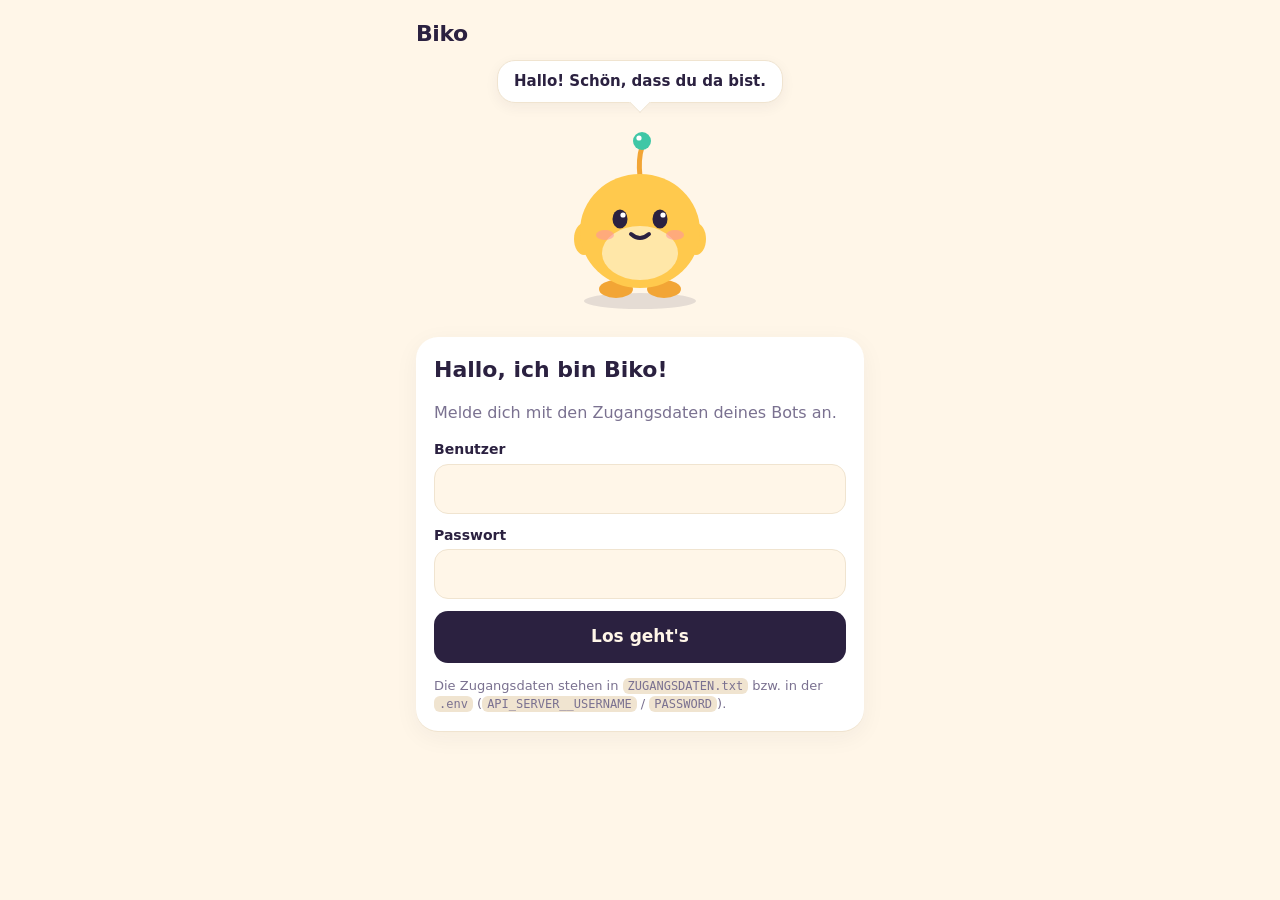
==== ui/web/index.html @ e7ee4137 "Biko-App: einfache Handy-Oberfläche mit Maskottchen, Börsenwahl im Installer - ui/web: statische App" ====
<!doctype html>
<html lang="de">
<head>
  <meta charset="utf-8">
  <meta name="viewport" content="width=device-width, initial-scale=1, viewport-fit=cover">
  <meta name="theme-color" content="#FFF6E8" media="(prefers-color-scheme: light)">
  <meta name="theme-color" content="#1C1830" media="(prefers-color-scheme: dark)">
  <meta name="robots" content="noindex, nofollow">
  <title>Biko</title>
  <link rel="icon" href="icon.svg" type="image/svg+xml">
  <link rel="manifest" href="manifest.webmanifest">
  <link rel="stylesheet" href="style.css">
</head>
<body>
  <main class="app">
    <header class="top">
      <div class="brand">Biko</div>
      <div class="chips" id="chips"></div>
    </header>

    <section class="stage" aria-live="polite">
      <div class="bubble" id="bubble">Hallo!</div>
      <div class="biko-wrap" id="biko"></div>
    </section>

    <!-- Login -->
    <section class="card login" id="login" hidden>
      <h1>Hallo, ich bin Biko!</h1>
      <p class="muted">Melde dich mit den Zugangsdaten deines Bots an.</p>
      <form id="login-form" autocomplete="on">
        <label>Benutzer
          <input name="user" autocomplete="username" required autocapitalize="off" spellcheck="false">
        </label>
        <label>Passwort
          <input name="pass" type="password" autocomplete="current-password" required>
        </label>
        <button type="submit">Los geht's</button>
        <p class="error" id="login-error" hidden></p>
      </form>
      <p class="hint">Die Zugangsdaten stehen in <code>ZUGANGSDATEN.txt</code> bzw. in der <code>.env</code> (<code>API_SERVER__USERNAME</code> / <code>PASSWORD</code>).</p>
    </section>

    <!-- Übersicht -->
    <div id="dash" hidden>
      <section class="card money">
        <div class="label">Guthaben</div>
        <div class="big" id="total">–</div>
        <div class="delta" id="delta"></div>
      </section>

      <section class="card">
        <h2>Gerade am Handeln</h2>
        <ul class="trades" id="trades"></ul>
      </section>

      <section class="card">
        <h2>Deine Coins</h2>
        <div class="alloc" id="alloc" aria-hidden="true"></div>
        <ul class="coins" id="coins"></ul>
      </section>

      <section class="card">
        <h2>Strategie</h2>
        <div class="strategy">
          <div class="strategy-name" id="strategy-name">–</div>
          <p id="strategy-text" class="muted"></p>
        </div>
      </section>

      <footer class="foot">
        <span id="updated"></span>
        <button class="link" id="logout" type="button">Abmelden</button>
      </footer>
    </div>
  </main>
  <script src="biko.js"></script>
  <script src="app.js"></script>
</body>
</html>
---- ui/web/style.css ----
/* Biko App: mobile-first, keine externen Abhängigkeiten */
:root {
  --bg: #FFF6E8;
  --card: #FFFFFF;
  --ink: #2B2140;
  --muted: #7A7190;
  --line: #F0E4D0;
  --up: #12955F;
  --up-bg: #DDF5E9;
  --down: #D9485A;
  --down-bg: #FDE3E6;
  --accent: #2FB894;
  --warn: #B26A00;
  --warn-bg: #FFEDC8;

  --biko-body: #FFC94D;
  --biko-shade: #F2A535;
  --biko-belly: #FFE7A8;
  --biko-ink: #2B2140;
  --biko-blush: #FF8FA3;
  --biko-mint: #3FC7A6;
  --laptop: #5B6B8C;
  --laptop-dark: #43506B;

  --radius: 22px;
  --font: ui-rounded, "SF Pro Rounded", "Nunito", "Segoe UI", system-ui, -apple-system, Roboto, sans-serif;
  color-scheme: light;
}
@media (prefers-color-scheme: dark) {
  :root {
    --bg: #1C1830;
    --card: #28233F;
    --ink: #F6F0FF;
    --muted: #A9A0C3;
    --line: #3A3456;
    --up: #4FD69B;
    --up-bg: #1E3A33;
    --down: #FF7A8A;
    --down-bg: #43243A;
    --warn: #FFC56B;
    --warn-bg: #45381F;
    --biko-ink: #2B2140;
    --laptop: #8A99BC;
    --laptop-dark: #6B7898;
    color-scheme: dark;
  }
}

* { box-sizing: border-box; }
html, body { margin: 0; }
body {
  background: var(--bg);
  color: var(--ink);
  font-family: var(--font);
  font-size: 16px;
  line-height: 1.4;
  -webkit-font-smoothing: antialiased;
  -webkit-tap-highlight-color: transparent;
}
[hidden] { display: none !important; }

.app {
  max-width: 480px;
  margin: 0 auto;
  padding: max(12px, env(safe-area-inset-top)) 16px max(24px, env(safe-area-inset-bottom));
}

/* Kopfzeile */
.top { display: flex; align-items: center; justify-content: space-between; gap: 8px; min-height: 44px; }
.brand { font-weight: 800; font-size: 22px; letter-spacing: -0.02em; }
.chips { display: flex; gap: 6px; flex-wrap: wrap; justify-content: flex-end; }
.chip {
  font-size: 13px; font-weight: 700; padding: 4px 10px; border-radius: 999px;
  background: var(--card); border: 1px solid var(--line); white-space: nowrap;
}
.chip.play { background: var(--up-bg); color: var(--up); border-color: transparent; }
.chip.real { background: var(--down-bg); color: var(--down); border-color: transparent; }

/* Bühne mit Biko */
.stage { display: flex; flex-direction: column; align-items: center; padding: 4px 0 8px; }
.bubble {
  position: relative; max-width: 300px; text-align: center;
  background: var(--card); border: 1px solid var(--line); border-radius: 18px;
  padding: 10px 16px; font-weight: 600; font-size: 15px; margin-bottom: 4px;
  box-shadow: 0 4px 14px rgba(43, 33, 64, 0.06);
}
.bubble::after {
  content: ""; position: absolute; left: 50%; bottom: -8px; width: 14px; height: 14px;
  background: var(--card); border-right: 1px solid var(--line); border-bottom: 1px solid var(--line);
  transform: translateX(-50%) rotate(45deg);
}
.biko-wrap { width: min(240px, 66vw); aspect-ratio: 240 / 210; cursor: pointer; }
.biko { width: 100%; height: 100%; overflow: visible; display: block; }

/* Karten */
.card {
  background: var(--card); border-radius: var(--radius); padding: 18px;
  margin-top: 12px; box-shadow: 0 1px 0 var(--line), 0 6px 24px rgba(43, 33, 64, 0.05);
}
.card h2 { font-size: 15px; margin: 0 0 10px; color: var(--muted); font-weight: 700; }
.muted { color: var(--muted); }

.money { text-align: center; }
.money .label { color: var(--muted); font-weight: 700; font-size: 15px; }
.money .big { font-size: 44px; font-weight: 800; letter-spacing: -0.03em; line-height: 1.1; margin: 4px 0 8px; font-variant-numeric: tabular-nums; }
.delta { display: inline-block; font-weight: 700; font-size: 15px; padding: 4px 12px; border-radius: 999px; }
.delta.up { background: var(--up-bg); color: var(--up); }
.delta.down { background: var(--down-bg); color: var(--down); }
.delta.flat { background: var(--line); color: var(--muted); }

/* Listen */
.trades, .coins { list-style: none; margin: 0; padding: 0; }
.row { display: flex; align-items: center; gap: 12px; padding: 10px 0; border-top: 1px solid var(--line); }
.row:first-child { border-top: 0; padding-top: 2px; }
.row .main { flex: 1; min-width: 0; }
.row .name { font-weight: 700; }
.row .sub { font-size: 13px; color: var(--muted); }
.row .val { font-weight: 700; font-variant-numeric: tabular-nums; text-align: right; }
.pill { font-weight: 800; font-size: 14px; padding: 4px 10px; border-radius: 999px; font-variant-numeric: tabular-nums; }
.pill.up { background: var(--up-bg); color: var(--up); }
.pill.down { background: var(--down-bg); color: var(--down); }
.empty { color: var(--muted); padding: 4px 0; }

.coin {
  width: 38px; height: 38px; border-radius: 50%; flex: none;
  display: grid; place-items: center; font-weight: 800; font-size: 13px; color: #fff;
  background: var(--coin, #8E86A8);
}

.alloc { display: flex; height: 10px; border-radius: 999px; overflow: hidden; background: var(--line); margin-bottom: 10px; }
.alloc span { display: block; height: 100%; background: var(--coin, #8E86A8); }

.strategy-name { font-weight: 800; font-size: 18px; }
.strategy p { margin: 6px 0 0; }

/* Login */
.login h1 { font-size: 22px; margin: 0 0 4px; }
.login form { display: grid; gap: 12px; margin-top: 14px; }
.login label { display: grid; gap: 4px; font-weight: 700; font-size: 14px; }
.login input {
  font: inherit; font-size: 17px; padding: 12px 14px; border-radius: 14px;
  border: 1.5px solid var(--line); background: var(--bg); color: var(--ink);
}
.login input:focus { outline: none; border-color: var(--accent); }
.login button {
  font: inherit; font-weight: 800; font-size: 17px; padding: 14px; border: 0; border-radius: 14px;
  background: var(--ink); color: var(--bg); cursor: pointer;
}
.login button:disabled { opacity: 0.6; }
.error { color: var(--down); font-weight: 700; margin: 0; }
.hint { font-size: 13px; color: var(--muted); margin: 14px 0 0; }
code { font-size: 12px; background: var(--line); padding: 1px 5px; border-radius: 6px; }

.foot { display: flex; justify-content: space-between; align-items: center; margin-top: 16px; font-size: 13px; color: var(--muted); padding: 0 4px; }
.link { font: inherit; background: none; border: 0; color: var(--muted); text-decoration: underline; cursor: pointer; padding: 8px 0; }

.banner { margin-top: 12px; padding: 12px 16px; border-radius: 16px; background: var(--warn-bg); color: var(--warn); font-weight: 700; font-size: 14px; }

/* ===================== Biko ===================== */
.biko .shadow { fill: rgba(43, 33, 64, 0.12); }
.biko .torso, .biko .arm ellipse { fill: var(--biko-body); }
.biko .foot { fill: var(--biko-shade); }
.biko .belly { fill: var(--biko-belly); }
.biko .antenna-stick { fill: none; stroke: var(--biko-shade); stroke-width: 5; stroke-linecap: round; }
.biko .antenna-ball { fill: var(--biko-mint); transition: fill .4s; }
.biko .antenna-shine, .biko .shine { fill: #fff; }
.biko .eye ellipse, .biko .mouth-o, .biko .mouth-open { fill: var(--biko-ink); }
.biko .line { fill: none; stroke: var(--biko-ink); stroke-width: 4; stroke-linecap: round; stroke-linejoin: round; }
.biko .line path { fill: none; }
.biko .blush { fill: var(--biko-blush); opacity: .55; }
.biko .tear { fill: #7FC8FF; }
.biko .laptop-back { fill: var(--laptop); }
.biko .laptop-base { fill: var(--laptop-dark); }
.biko .laptop-logo { fill: var(--biko-mint); }
.biko .hand { fill: var(--biko-body); stroke: var(--biko-shade); stroke-width: 2; }
.biko .sign-stick { fill: #B07A45; }
.biko .sign-board { fill: #fff; stroke: var(--biko-ink); stroke-width: 3; }
.biko .sign-text { font: 800 15px var(--font); fill: var(--biko-ink); text-anchor: middle; }
.biko .fx text { font-family: var(--font); font-weight: 800; fill: var(--muted); }
.biko .z { font-size: 18px; }
.biko .z2 { font-size: 22px; }
.biko .z3 { font-size: 28px; }
.biko .fx-question text { font-size: 44px; fill: var(--accent); }
.biko .fl { font-size: 18px; fill: var(--up) !important; }
.biko .spark { fill: #FFC94D; stroke: #F2A535; stroke-width: 1.5; }

/* alles Situative zuerst aus */
.biko .eyes-closed, .biko .eyes-happy, .biko .brows-sad, .biko .mouth, .biko .tear,
.biko .laptop, .biko .hands, .biko .sign, .biko .fx { display: none; }

.biko .body-g, .biko .arm, .biko .eyes-open, .biko .antenna, .biko .hand, .biko .face,
.biko .fx text, .biko .spark, .biko .tear { transform-box: fill-box; }
.biko .body-g { transform-origin: 50% 100%; }
.biko .eyes-open { transform-origin: 50% 50%; animation: blink 4.5s infinite; }
.biko .antenna { transform-origin: 50% 100%; animation: wobble 3s ease-in-out infinite; }

/* schläft */
.biko[data-mood="schlaeft"] .eyes-open { display: none; }
.biko[data-mood="schlaeft"] .eyes-closed,
.biko[data-mood="schlaeft"] .mouth-o,
.biko[data-mood="schlaeft"] .fx-zzz { display: inline; }
.biko[data-mood="schlaeft"] .body-g { animation: breathe 3.2s ease-in-out infinite; }
.biko[data-mood="schlaeft"] .antenna { animation: none; transform: rotate(-14deg); }
.biko[data-mood="schlaeft"] .antenna-ball { fill: #B9B2CC; }
.biko[data-mood="schlaeft"] .z { opacity: 0; animation: zzz 3.6s ease-in infinite; }
.biko[data-mood="schlaeft"] .z2 { animation-delay: 1.2s; }
.biko[data-mood="schlaeft"] .z3 { animation-delay: 2.4s; }

/* tippt */
.biko[data-mood="tippt"] .arm { display: none; }
.biko[data-mood="tippt"] .laptop, .biko[data-mood="tippt"] .hands,
.biko[data-mood="tippt"] .mouth-smile, .biko[data-mood="tippt"] .fx-floaters { display: inline; }
.biko[data-mood="tippt"] .eyes-open { transform: translateY(4px); animation: none; }
.biko[data-mood="tippt"] .face { animation: scan 2.4s ease-in-out infinite; }
.biko[data-mood="tippt"] .body-g { animation: bob .5s ease-in-out infinite alternate; }
.biko[data-mood="tippt"] .hand { transform-origin: 50% 50%; animation: tap .26s ease-in-out infinite alternate; }
.biko[data-mood="tippt"] .hand-r { animation-delay: .13s; }
.biko[data-mood="tippt"] .antenna-ball { animation: glow 1s ease-in-out infinite alternate; }
.biko[data-mood="tippt"] .fl { opacity: 0; animation: rise 2.4s ease-out infinite; }
.biko[data-mood="tippt"] .f2 { animation-delay: .8s; }
.biko[data-mood="tippt"] .f3 { animation-delay: 1.6s; }

/* jubelt */
.biko[data-mood="jubelt"] .eyes-open { display: none; }
.biko[data-mood="jubelt"] .eyes-happy, .biko[data-mood="jubelt"] .mouth-open,
.biko[data-mood="jubelt"] .fx-sparkles { display: inline; }
.biko[data-mood="jubelt"] .body-g { animation: jump .9s cubic-bezier(.3,.7,.4,1) infinite; }
.biko[data-mood="jubelt"] .arm-l { transform-origin: 80% 20%; transform: rotate(130deg) translate(-4px, 10px); }
.biko[data-mood="jubelt"] .arm-r { transform-origin: 20% 20%; transform: rotate(-130deg) translate(4px, 10px); }
.biko[data-mood="jubelt"] .spark { transform-origin: 50% 50%; animation: twinkle 1.2s ease-in-out infinite; }
.biko[data-mood="jubelt"] .s2 { animation-delay: .3s; }
.biko[data-mood="jubelt"] .s3 { animation-delay: .6s; }
.biko[data-mood="jubelt"] .s4 { animation-delay: .9s; }
.biko[data-mood="jubelt"] .shadow { animation: shadow .9s cubic-bezier(.3,.7,.4,1) infinite; transform-box: fill-box; transform-origin: 50% 50%; }

/* traurig */
.biko[data-mood="traurig"] .brows-sad, .biko[data-mood="traurig"] .mouth-sad,
.biko[data-mood="traurig"] .tear { display: inline; }
.biko[data-mood="traurig"] .eyes-open { transform: translateY(3px); animation: none; }
.biko[data-mood="traurig"] .body-g { transform: scaleY(.97); }
.biko[data-mood="traurig"] .antenna { animation: none; transform: rotate(18deg); }
.biko[data-mood="traurig"] .tear { animation: tear 2.4s ease-in infinite; }

/* Pause */
.biko[data-mood="pause"] .sign, .biko[data-mood="pause"] .mouth-smile { display: inline; }
.biko[data-mood="pause"] .arm-r { transform-origin: 30% 30%; transform: rotate(-35deg) translate(4px, -4px); }
.biko[data-mood="pause"] .body-g { animation: sway 4s ease-in-out infinite; }

/* offline */
.biko[data-mood="offline"] .mouth-wavy, .biko[data-mood="offline"] .fx-question { display: inline; }
.biko[data-mood="offline"] .body-g { transform: rotate(-6deg); }
.biko[data-mood="offline"] .antenna-ball { fill: #B9B2CC; animation: flicker 2s steps(1) infinite; }
.biko[data-mood="offline"] .fx-question text { transform-box: fill-box; transform-origin: 50% 100%; animation: wobble 1.6s ease-in-out infinite; }

/* winkt (Login) und lädt */
.biko[data-mood="winkt"] .mouth-smile, .biko[data-mood="laedt"] .mouth-smile { display: inline; }
.biko[data-mood="winkt"] .arm-r { transform-origin: 20% 20%; animation: wave 1.1s ease-in-out infinite; }
.biko[data-mood="laedt"] .antenna-ball { animation: glow .6s ease-in-out infinite alternate; }

@keyframes blink { 0%, 93%, 100% { transform: scaleY(1); } 95% { transform: scaleY(.1); } }
@keyframes wobble { 0%, 100% { transform: rotate(-6deg); } 50% { transform: rotate(6deg); } }
@keyframes breathe { 0%, 100% { transform: scale(1, 1); } 50% { transform: scale(1.02, .975); } }
@keyframes zzz { 0% { opacity: 0; transform: translate(0, 6px); } 25% { opacity: 1; } 100% { opacity: 0; transform: translate(10px, -16px); } }
@keyframes bob { from { transform: translateY(0); } to { transform: translateY(-2px); } }
@keyframes tap { from { transform: translateY(0); } to { transform: translateY(-5px); } }
@keyframes scan { 0%, 100% { transform: translateX(-3px); } 50% { transform: translateX(3px); } }
@keyframes glow { from { fill: var(--biko-mint); } to { fill: #9BF2DA; } }
@keyframes rise { 0% { opacity: 0; transform: translateY(0); } 20% { opacity: 1; } 100% { opacity: 0; transform: translateY(-46px); } }
@keyframes jump { 0%, 100% { transform: translateY(0) scale(1.04, .96); } 15% { transform: translateY(0) scale(.97, 1.03); } 45% { transform: translateY(-26px) scale(1); } 75% { transform: translateY(0) scale(1.03, .97); } }
@keyframes shadow { 0%, 100%, 75% { transform: scale(1); opacity: 1; } 45% { transform: scale(.7); opacity: .5; } }
@keyframes twinkle { 0%, 100% { transform: scale(.4) rotate(0); opacity: .3; } 50% { transform: scale(1.15) rotate(25deg); opacity: 1; } }
@keyframes tear { 0% { transform: translateY(0); opacity: 0; } 15% { opacity: 1; } 100% { transform: translateY(22px); opacity: 0; } }
@keyframes sway { 0%, 100% { transform: rotate(-2deg); } 50% { transform: rotate(2deg); } }
@keyframes flicker { 0%, 100% { fill: #B9B2CC; } 50% { fill: var(--biko-mint); } 60% { fill: #B9B2CC; } }
@keyframes wave { 0%, 100% { transform: rotate(-150deg) translate(2px, 12px); } 50% { transform: rotate(-110deg) translate(2px, 12px); } }

@media (prefers-reduced-motion: reduce) {
  .biko *, .biko { animation: none !important; }
  .biko .z, .biko .fl { opacity: 1 !important; }
}
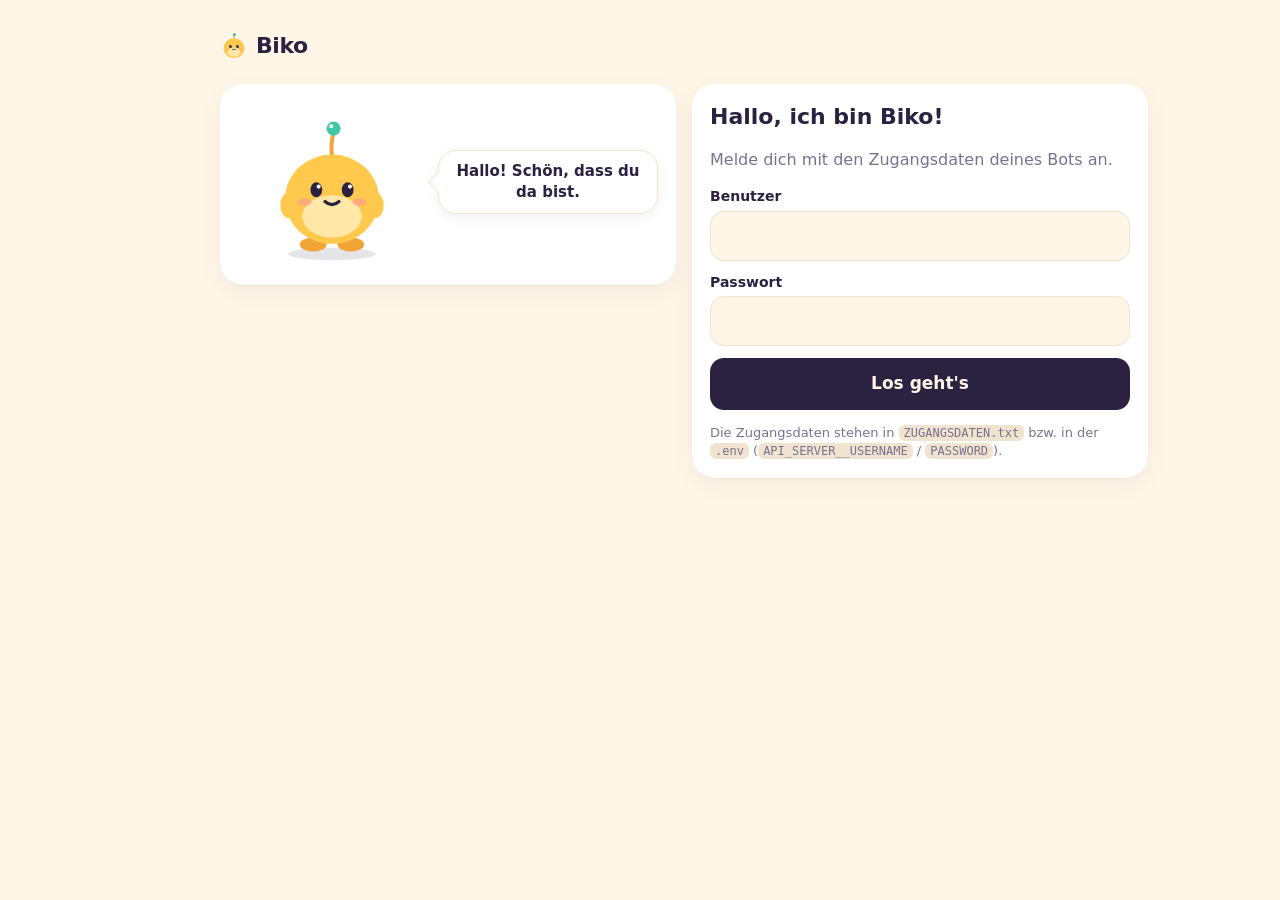
==== commit 781d4ee9: "Biko-App: Status-Kacheln, Trade-Liste und Icon-Leiste - Bot-Status, Risiko (aus stoploss), nächster " ====
--- a/ui/web/index.html
+++ b/ui/web/index.html
@@ -3,8 +3,7 @@
 <head>
   <meta charset="utf-8">
   <meta name="viewport" content="width=device-width, initial-scale=1, viewport-fit=cover">
-  <meta name="theme-color" content="#FFF6E8" media="(prefers-color-scheme: light)">
-  <meta name="theme-color" content="#1C1830" media="(prefers-color-scheme: dark)">
+  <meta name="theme-color" content="#0B1030">
   <meta name="robots" content="noindex, nofollow">
   <title>Biko</title>
   <link rel="icon" href="icon.svg" type="image/svg+xml">
@@ -12,19 +11,47 @@
   <link rel="stylesheet" href="style.css">
 </head>
 <body>
+  <div class="backdrop" aria-hidden="true"></div>
+
+  <nav class="rail" id="rail" aria-label="Bereiche" hidden>
+    <a href="#home" class="nav-btn active" data-nav="home" aria-label="Übersicht">
+      <svg viewBox="0 0 24 24"><path d="M4 11.5 12 5l8 6.5V19a1 1 0 0 1-1 1h-4.5v-5h-5v5H5a1 1 0 0 1-1-1z"/></svg>
+      <span>Übersicht</span>
+    </a>
+    <a href="#status" class="nav-btn" data-nav="status" aria-label="Bot">
+      <svg viewBox="0 0 24 24"><rect x="5" y="8" width="14" height="11" rx="4"/><path d="M12 8V4.5M9.5 13h.01M14.5 13h.01M3 13v2M21 13v2"/></svg>
+      <span>Bot</span>
+    </a>
+    <a href="#trades-panel" class="nav-btn" data-nav="trades-panel" aria-label="Trades">
+      <svg viewBox="0 0 24 24"><path d="M5 8h12l-3-3M19 16H7l3 3"/></svg>
+      <span>Trades</span>
+    </a>
+    <a href="#konto" class="nav-btn" data-nav="konto" aria-label="Konto">
+      <svg viewBox="0 0 24 24"><circle cx="12" cy="9" r="3.5"/><path d="M5 19.5c1.2-3.2 3.8-5 7-5s5.8 1.8 7 5"/></svg>
+      <span>Konto</span>
+    </a>
+  </nav>
+
   <main class="app">
     <header class="top">
-      <div class="brand">Biko</div>
+      <div class="brand"><img src="icon.svg" alt="" width="28" height="28"> Biko</div>
       <div class="chips" id="chips"></div>
     </header>
 
-    <section class="stage" aria-live="polite">
-      <div class="bubble" id="bubble">Hallo!</div>
-      <div class="biko-wrap" id="biko"></div>
+    <section class="panel hero-panel" id="home">
+      <div class="hero">
+        <div class="biko-wrap" id="biko"></div>
+        <div class="bubble" id="bubble" aria-live="polite">Hallo!</div>
+      </div>
+      <div class="money" id="money" hidden>
+        <div class="label">Guthaben</div>
+        <div class="big" id="total">–</div>
+        <div class="delta" id="delta"></div>
+      </div>
     </section>
 
     <!-- Login -->
-    <section class="card login" id="login" hidden>
+    <section class="panel login" id="login" hidden>
       <h1>Hallo, ich bin Biko!</h1>
       <p class="muted">Melde dich mit den Zugangsdaten deines Bots an.</p>
       <form id="login-form" autocomplete="on">
@@ -41,36 +68,39 @@
     </section>
 
     <!-- Übersicht -->
-    <div id="dash" hidden>
-      <section class="card money">
-        <div class="label">Guthaben</div>
-        <div class="big" id="total">–</div>
-        <div class="delta" id="delta"></div>
+    <div class="grid" id="dash" hidden>
+
+      <section class="panel status-panel" id="status">
+        <h2>Bot</h2>
+        <div class="tiles">
+          <div class="tile"><div class="t-label">Bot-Status</div><div class="t-value" id="t-state">–</div></div>
+          <div class="tile"><div class="t-label">Risiko</div><div class="t-value" id="t-risk">–</div><div class="t-sub" id="t-risk-sub"></div></div>
+          <div class="tile"><div class="t-label">Nächster Check</div><div class="t-value" id="t-next">–</div></div>
+          <div class="tile"><div class="t-label">Gewinn bisher</div><div class="t-value" id="t-profit">–</div></div>
+          <div class="tile-hub" id="t-hub" aria-hidden="true"></div>
+        </div>
       </section>
 
-      <section class="card">
-        <h2>Gerade am Handeln</h2>
+      <section class="panel trades-panel" id="trades-panel">
+        <h2>Trades</h2>
         <ul class="trades" id="trades"></ul>
       </section>
 
-      <section class="card">
-        <h2>Deine Coins</h2>
+      <section class="panel konto-panel" id="konto">
+        <h2>Konto</h2>
         <div class="alloc" id="alloc" aria-hidden="true"></div>
         <ul class="coins" id="coins"></ul>
-      </section>
-
-      <section class="card">
-        <h2>Strategie</h2>
+        <div class="facts" id="facts"></div>
         <div class="strategy">
+          <div class="t-label">Strategie</div>
           <div class="strategy-name" id="strategy-name">–</div>
           <p id="strategy-text" class="muted"></p>
         </div>
+        <footer class="foot">
+          <span id="updated"></span>
+          <button class="link" id="logout" type="button">Abmelden</button>
+        </footer>
       </section>
-
-      <footer class="foot">
-        <span id="updated"></span>
-        <button class="link" id="logout" type="button">Abmelden</button>
-      </footer>
     </div>
   </main>
   <script src="biko.js"></script>
--- a/ui/web/style.css
+++ b/ui/web/style.css
@@ -62,12 +62,14 @@
 .app {
   max-width: 480px;
   margin: 0 auto;
-  padding: max(12px, env(safe-area-inset-top)) 16px max(24px, env(safe-area-inset-bottom));
-}
+  padding: max(12px, env(safe-area-inset-top)) 16px calc(92px + env(safe-area-inset-bottom));
+}
+.backdrop { display: none; }
 
 /* Kopfzeile */
 .top { display: flex; align-items: center; justify-content: space-between; gap: 8px; min-height: 44px; }
-.brand { font-weight: 800; font-size: 22px; letter-spacing: -0.02em; }
+.brand { font-weight: 800; font-size: 22px; letter-spacing: -0.02em; display: flex; align-items: center; gap: 8px; }
+.brand img { border-radius: 8px; }
 .chips { display: flex; gap: 6px; flex-wrap: wrap; justify-content: flex-end; }
 .chip {
   font-size: 13px; font-weight: 700; padding: 4px 10px; border-radius: 999px;
@@ -76,8 +78,8 @@
 .chip.play { background: var(--up-bg); color: var(--up); border-color: transparent; }
 .chip.real { background: var(--down-bg); color: var(--down); border-color: transparent; }
 
-/* Bühne mit Biko */
-.stage { display: flex; flex-direction: column; align-items: center; padding: 4px 0 8px; }
+/* Hero mit Biko */
+.hero { display: flex; flex-direction: column; align-items: center; }
 .bubble {
   position: relative; max-width: 300px; text-align: center;
   background: var(--card); border: 1px solid var(--line); border-radius: 18px;
@@ -89,18 +91,18 @@
   background: var(--card); border-right: 1px solid var(--line); border-bottom: 1px solid var(--line);
   transform: translateX(-50%) rotate(45deg);
 }
-.biko-wrap { width: min(240px, 66vw); aspect-ratio: 240 / 210; cursor: pointer; }
+.biko-wrap { width: min(220px, 60vw); aspect-ratio: 240 / 210; cursor: pointer; }
 .biko { width: 100%; height: 100%; overflow: visible; display: block; }
 
-/* Karten */
-.card {
+/* Kacheln */
+.panel {
   background: var(--card); border-radius: var(--radius); padding: 18px;
   margin-top: 12px; box-shadow: 0 1px 0 var(--line), 0 6px 24px rgba(43, 33, 64, 0.05);
 }
-.card h2 { font-size: 15px; margin: 0 0 10px; color: var(--muted); font-weight: 700; }
+.panel h2 { font-size: 15px; margin: 0 0 10px; color: var(--muted); font-weight: 700; }
 .muted { color: var(--muted); }
 
-.money { text-align: center; }
+.money { text-align: center; margin-top: 10px; padding-top: 14px; border-top: 1px solid var(--line); }
 .money .label { color: var(--muted); font-weight: 700; font-size: 15px; }
 .money .big { font-size: 44px; font-weight: 800; letter-spacing: -0.03em; line-height: 1.1; margin: 4px 0 8px; font-variant-numeric: tabular-nums; }
 .delta { display: inline-block; font-weight: 700; font-size: 15px; padding: 4px 12px; border-radius: 999px; }
@@ -131,6 +133,7 @@
 .alloc span { display: block; height: 100%; background: var(--coin, #8E86A8); }
 
 .strategy-name { font-weight: 800; font-size: 18px; }
+.strategy { margin-top: 14px; }
 .strategy p { margin: 6px 0 0; }
 
 /* Login */
@@ -151,10 +154,96 @@
 .hint { font-size: 13px; color: var(--muted); margin: 14px 0 0; }
 code { font-size: 12px; background: var(--line); padding: 1px 5px; border-radius: 6px; }
 
-.foot { display: flex; justify-content: space-between; align-items: center; margin-top: 16px; font-size: 13px; color: var(--muted); padding: 0 4px; }
+.foot { display: flex; justify-content: space-between; align-items: center; margin-top: 14px; padding-top: 6px; border-top: 1px solid var(--line); font-size: 13px; color: var(--muted); }
 .link { font: inherit; background: none; border: 0; color: var(--muted); text-decoration: underline; cursor: pointer; padding: 8px 0; }
 
 .banner { margin-top: 12px; padding: 12px 16px; border-radius: 16px; background: var(--warn-bg); color: var(--warn); font-weight: 700; font-size: 14px; }
+
+
+/* Status-Kacheln (2 × 2 mit Mittelknopf) */
+.tiles { position: relative; display: grid; grid-template-columns: 1fr 1fr; gap: 10px; }
+.tile {
+  background: var(--bg); border-radius: 18px; padding: 14px 14px 12px; min-height: 86px;
+  display: flex; flex-direction: column; justify-content: center; text-align: center;
+}
+.tile:nth-child(1) { border-bottom-right-radius: 34px; }
+.tile:nth-child(2) { border-bottom-left-radius: 34px; }
+.tile:nth-child(3) { border-top-right-radius: 34px; }
+.tile:nth-child(4) { border-top-left-radius: 34px; }
+.t-label { font-size: 13px; font-weight: 700; color: var(--muted); }
+.t-value { font-size: 18px; font-weight: 800; margin-top: 2px; font-variant-numeric: tabular-nums; }
+.t-value.up { color: var(--up); }
+.t-value.down { color: var(--down); }
+.t-sub { font-size: 12px; color: var(--muted); }
+.tile-hub {
+  position: absolute; left: 50%; top: 50%; width: 44px; height: 44px; transform: translate(-50%, -50%);
+  border-radius: 50%; background: var(--card); border: 5px solid var(--card);
+  box-shadow: 0 0 0 1px var(--line); display: grid; place-items: center;
+}
+.tile-hub::before { content: ""; width: 14px; height: 14px; border-radius: 50%; background: var(--muted); }
+.tile-hub.running::before { background: var(--accent); animation: pulse 1.8s ease-in-out infinite; }
+.tile-hub.paused::before { width: 12px; height: 14px; border-radius: 2px; background: none; border-left: 4px solid var(--warn); border-right: 4px solid var(--warn); }
+.tile-hub.offline::before { background: var(--down); }
+@keyframes pulse { 0%, 100% { box-shadow: 0 0 0 0 rgba(47, 184, 148, .45); } 50% { box-shadow: 0 0 0 7px rgba(47, 184, 148, 0); } }
+
+/* Trade-Liste: Paar, Betrag, Status, Zeit */
+.trades .row { border-top: 0; padding: 10px 12px; margin-top: 8px; background: var(--bg); border-radius: 16px; }
+.trades .row:first-child { margin-top: 0; padding-top: 10px; }
+.pair { font-weight: 800; }
+.pair .arrow { color: var(--muted); font-weight: 600; margin: 0 2px; }
+.state { display: inline-flex; align-items: center; gap: 5px; font-size: 13px; color: var(--muted); font-weight: 600; }
+.state::before { content: ""; width: 8px; height: 8px; border-radius: 50%; background: var(--muted); }
+.state.open::before { background: var(--accent); animation: pulse 1.8s ease-in-out infinite; }
+.state.win::before { background: var(--up); }
+.state.loss::before { background: var(--down); }
+.trades .val .sub { font-weight: 600; }
+.amount.up { color: var(--up); }
+.amount.down { color: var(--down); }
+
+/* Fakten im Konto-Panel */
+.facts { display: flex; flex-wrap: wrap; gap: 6px; margin-top: 12px; }
+.fact { font-size: 13px; padding: 6px 10px; border-radius: 10px; background: var(--bg); }
+.fact b { font-weight: 800; }
+
+/* Icon-Leiste: unten am Handy, links am großen Bildschirm */
+.rail {
+  position: fixed; z-index: 10; left: 50%; transform: translateX(-50%);
+  bottom: max(12px, env(safe-area-inset-bottom)); width: min(448px, calc(100% - 32px));
+  display: flex; justify-content: space-around; gap: 4px; padding: 6px;
+  background: var(--card); border-radius: 22px; border: 1px solid var(--line);
+  box-shadow: 0 10px 30px rgba(43, 33, 64, .14);
+}
+.nav-btn {
+  flex: 1; display: flex; flex-direction: column; align-items: center; gap: 2px; padding: 7px 4px;
+  border-radius: 16px; color: var(--muted); text-decoration: none; font-size: 11px; font-weight: 700;
+}
+.nav-btn svg { width: 24px; height: 24px; fill: none; stroke: currentColor; stroke-width: 2; stroke-linecap: round; stroke-linejoin: round; }
+.nav-btn.active { color: var(--ink); background: var(--bg); }
+.nav-btn:focus-visible { outline: 2px solid var(--accent); outline-offset: 2px; }
+section[id] { scroll-margin-top: 12px; }
+
+/* Großer Bildschirm: Leiste links, Kacheln im 2 × 2-Raster wie ein Tablet */
+@media (min-width: 900px) {
+  .app {
+    max-width: 1080px; padding: 24px 32px 32px 120px;
+    display: grid; grid-template-columns: 1fr 1fr; gap: 16px; align-items: start;
+  }
+  .top { grid-column: 1 / -1; }
+  #dash { display: contents; }
+  .panel { margin-top: 0; }
+  .hero-panel { display: grid; grid-template-columns: auto 1fr; gap: 8px 20px; align-items: center; }
+  .hero-panel .hero { flex-direction: row; gap: 12px; grid-column: 1 / -1; justify-content: center; }
+  .hero-panel .bubble { order: 2; max-width: 220px; }
+  .hero-panel .bubble::after { left: -8px; top: 50%; bottom: auto; transform: translateY(-50%) rotate(135deg); }
+  .hero-panel .money { grid-column: 1 / -1; }
+  .status-panel { align-self: stretch; }
+  .status-panel .tiles { height: calc(100% - 30px); }
+  .rail {
+    left: 24px; top: 50%; bottom: auto; transform: translateY(-50%);
+    width: 76px; flex-direction: column; padding: 8px;
+  }
+  .nav-btn { padding: 12px 4px; }
+}
 
 /* ===================== Biko ===================== */
 .biko .shadow { fill: rgba(43, 33, 64, 0.12); }
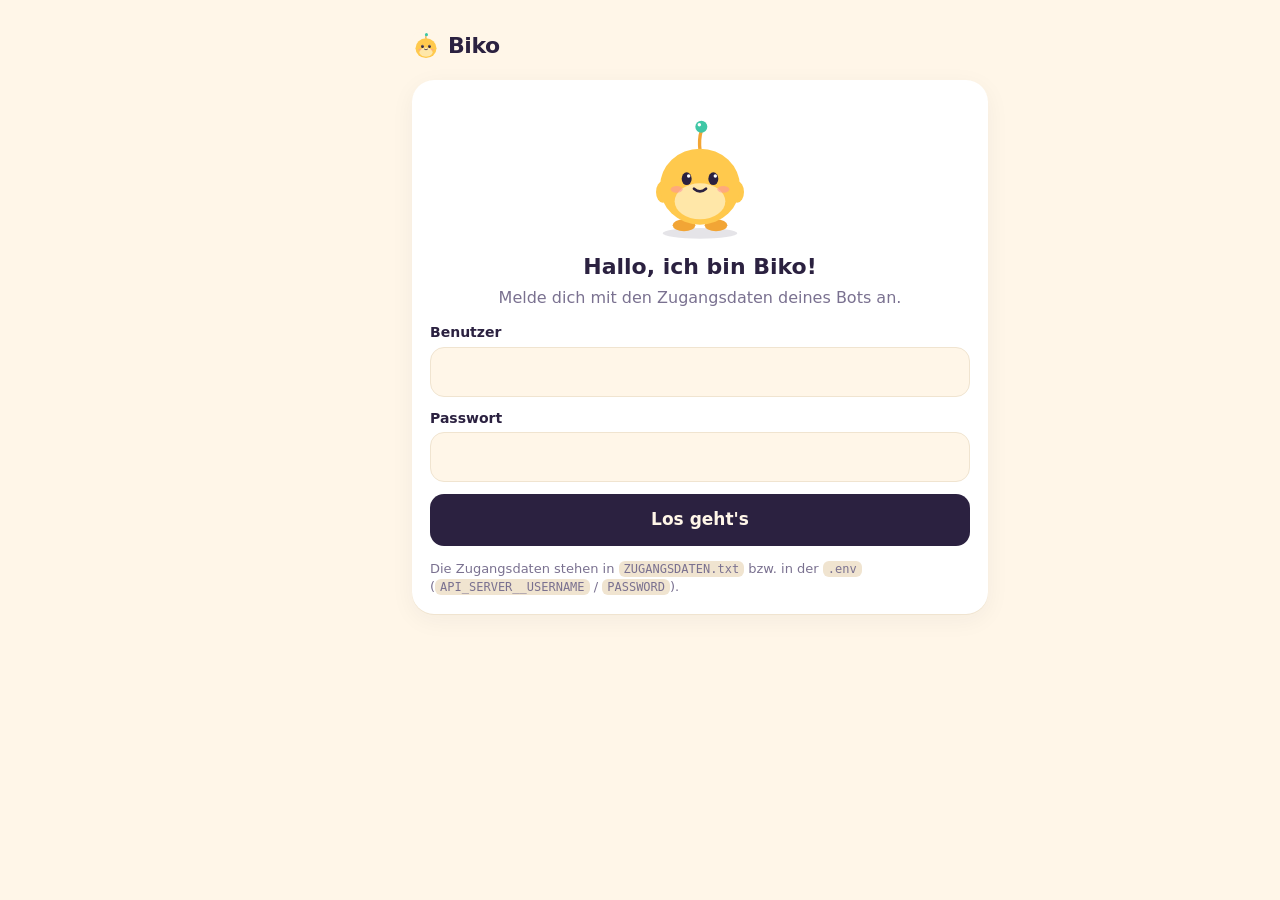
==== commit a3cd49a8: "Biko-App: eigene Ansichten, ruhige Bewegungen, Strategie wechselbar (3 Strategien) - App: fünf Ansic" ====
--- a/ui/web/index.html
+++ b/ui/web/index.html
@@ -3,7 +3,7 @@
 <head>
   <meta charset="utf-8">
   <meta name="viewport" content="width=device-width, initial-scale=1, viewport-fit=cover">
-  <meta name="theme-color" content="#0B1030">
+  <meta name="theme-color" content="#FFF6E8">
   <meta name="robots" content="noindex, nofollow">
   <title>Biko</title>
   <link rel="icon" href="icon.svg" type="image/svg+xml">
@@ -11,25 +11,29 @@
   <link rel="stylesheet" href="style.css">
 </head>
 <body>
-  <div class="backdrop" aria-hidden="true"></div>
-
+  <!-- Leiste: unten am Handy, links am großen Bildschirm. Ein Knopf = eine Ansicht. -->
   <nav class="rail" id="rail" aria-label="Bereiche" hidden>
-    <a href="#home" class="nav-btn active" data-nav="home" aria-label="Übersicht">
+    <span class="rail-pill" aria-hidden="true"></span>
+    <button type="button" class="nav-btn" data-view="home" aria-label="Übersicht" aria-current="page">
       <svg viewBox="0 0 24 24"><path d="M4 11.5 12 5l8 6.5V19a1 1 0 0 1-1 1h-4.5v-5h-5v5H5a1 1 0 0 1-1-1z"/></svg>
       <span>Übersicht</span>
-    </a>
-    <a href="#status" class="nav-btn" data-nav="status" aria-label="Bot">
+    </button>
+    <button type="button" class="nav-btn" data-view="bot" aria-label="Bot">
       <svg viewBox="0 0 24 24"><rect x="5" y="8" width="14" height="11" rx="4"/><path d="M12 8V4.5M9.5 13h.01M14.5 13h.01M3 13v2M21 13v2"/></svg>
       <span>Bot</span>
-    </a>
-    <a href="#trades-panel" class="nav-btn" data-nav="trades-panel" aria-label="Trades">
+    </button>
+    <button type="button" class="nav-btn" data-view="trades" aria-label="Trades">
       <svg viewBox="0 0 24 24"><path d="M5 8h12l-3-3M19 16H7l3 3"/></svg>
       <span>Trades</span>
-    </a>
-    <a href="#konto" class="nav-btn" data-nav="konto" aria-label="Konto">
+    </button>
+    <button type="button" class="nav-btn" data-view="konto" aria-label="Konto">
       <svg viewBox="0 0 24 24"><circle cx="12" cy="9" r="3.5"/><path d="M5 19.5c1.2-3.2 3.8-5 7-5s5.8 1.8 7 5"/></svg>
       <span>Konto</span>
-    </a>
+    </button>
+    <button type="button" class="nav-btn" data-view="einstellungen" aria-label="Einstellungen">
+      <svg viewBox="0 0 24 24"><path d="M4 7h10M18 7h2M4 17h4M12 17h8"/><circle cx="16" cy="7" r="2"/><circle cx="10" cy="17" r="2"/></svg>
+      <span>Einstellen</span>
+    </button>
   </nav>
 
   <main class="app">
@@ -38,20 +42,9 @@
       <div class="chips" id="chips"></div>
     </header>
 
-    <section class="panel hero-panel" id="home">
-      <div class="hero">
-        <div class="biko-wrap" id="biko"></div>
-        <div class="bubble" id="bubble" aria-live="polite">Hallo!</div>
-      </div>
-      <div class="money" id="money" hidden>
-        <div class="label">Guthaben</div>
-        <div class="big" id="total">–</div>
-        <div class="delta" id="delta"></div>
-      </div>
-    </section>
-
     <!-- Login -->
     <section class="panel login" id="login" hidden>
+      <div class="hero hero-login"><div class="biko-wrap" id="biko-login"></div></div>
       <h1>Hallo, ich bin Biko!</h1>
       <p class="muted">Melde dich mit den Zugangsdaten deines Bots an.</p>
       <form id="login-form" autocomplete="on">
@@ -61,48 +54,141 @@
         <label>Passwort
           <input name="pass" type="password" autocomplete="current-password" required>
         </label>
-        <button type="submit">Los geht's</button>
+        <button type="submit" class="btn-main">Los geht's</button>
         <p class="error" id="login-error" hidden></p>
       </form>
       <p class="hint">Die Zugangsdaten stehen in <code>ZUGANGSDATEN.txt</code> bzw. in der <code>.env</code> (<code>API_SERVER__USERNAME</code> / <code>PASSWORD</code>).</p>
     </section>
 
-    <!-- Übersicht -->
-    <div class="grid" id="dash" hidden>
+    <!-- Kleiner Biko oben in allen Ansichten außer der Übersicht -->
+    <div class="mini" id="mini" hidden>
+      <div class="biko-mini" id="biko-mini"></div>
+      <div class="mini-bubble" id="mini-bubble" aria-live="polite"></div>
+    </div>
 
-      <section class="panel status-panel" id="status">
-        <h2>Bot</h2>
-        <div class="tiles">
-          <div class="tile"><div class="t-label">Bot-Status</div><div class="t-value" id="t-state">–</div></div>
-          <div class="tile"><div class="t-label">Risiko</div><div class="t-value" id="t-risk">–</div><div class="t-sub" id="t-risk-sub"></div></div>
-          <div class="tile"><div class="t-label">Nächster Check</div><div class="t-value" id="t-next">–</div></div>
-          <div class="tile"><div class="t-label">Gewinn bisher</div><div class="t-value" id="t-profit">–</div></div>
-          <div class="tile-hub" id="t-hub" aria-hidden="true"></div>
+    <div class="views" id="views" hidden>
+
+      <!-- Übersicht -->
+      <section class="view" data-view="home" id="view-home">
+        <div class="hero">
+          <div class="biko-wrap" id="biko"></div>
+          <div class="bubble" id="bubble" aria-live="polite">Hallo!</div>
+        </div>
+        <div class="money" id="money">
+          <div class="label">Guthaben</div>
+          <div class="big" id="total">–</div>
+          <div class="delta" id="delta"></div>
+        </div>
+        <div class="quick" id="quick">
+          <button type="button" class="qcard" data-go="bot">
+            <div class="q-label">Bot</div>
+            <div class="q-value" id="q-state">–</div>
+            <div class="q-sub" id="q-next"></div>
+          </button>
+          <button type="button" class="qcard" data-go="trades">
+            <div class="q-label">Trades</div>
+            <div class="q-value" id="q-trades">–</div>
+            <div class="q-sub" id="q-last"></div>
+          </button>
         </div>
       </section>
 
-      <section class="panel trades-panel" id="trades-panel">
-        <h2>Trades</h2>
-        <ul class="trades" id="trades"></ul>
+      <!-- Bot -->
+      <section class="view" data-view="bot" id="view-bot" hidden>
+        <section class="panel status-panel">
+          <h2>Bot</h2>
+          <div class="tiles">
+            <div class="tile"><div class="t-label">Bot-Status</div><div class="t-value" id="t-state">–</div></div>
+            <div class="tile"><div class="t-label">Risiko</div><div class="t-value" id="t-risk">–</div><div class="t-sub" id="t-risk-sub"></div></div>
+            <div class="tile"><div class="t-label">Nächster Check</div><div class="t-value" id="t-next">–</div></div>
+            <div class="tile"><div class="t-label">Gewinn bisher</div><div class="t-value" id="t-profit">–</div></div>
+            <div class="tile-hub" id="t-hub" aria-hidden="true"></div>
+          </div>
+          <button class="action" id="toggle-run" type="button" hidden><span class="swap"></span></button>
+        </section>
+        <section class="panel">
+          <h2>Strategie</h2>
+          <div class="strategy-name" id="strategy-name">–</div>
+          <p id="strategy-text" class="muted strategy-text"></p>
+          <div class="facts" id="strategy-facts"></div>
+          <button type="button" class="link link-arrow" data-go="einstellungen">Strategie oder Takt ändern</button>
+        </section>
       </section>
 
-      <section class="panel konto-panel" id="konto">
-        <h2>Konto</h2>
-        <div class="alloc" id="alloc" aria-hidden="true"></div>
-        <ul class="coins" id="coins"></ul>
-        <div class="facts" id="facts"></div>
-        <div class="strategy">
-          <div class="t-label">Strategie</div>
-          <div class="strategy-name" id="strategy-name">–</div>
-          <p id="strategy-text" class="muted"></p>
-        </div>
-        <footer class="foot">
-          <span id="updated"></span>
-          <button class="link" id="logout" type="button">Abmelden</button>
-        </footer>
+      <!-- Trades -->
+      <section class="view" data-view="trades" id="view-trades" hidden>
+        <section class="panel">
+          <h2>Trades</h2>
+          <ul class="trades" id="trades"></ul>
+        </section>
+      </section>
+
+      <!-- Konto -->
+      <section class="view" data-view="konto" id="view-konto" hidden>
+        <section class="panel">
+          <h2>Konto</h2>
+          <div class="alloc" id="alloc" aria-hidden="true"></div>
+          <ul class="coins" id="coins"></ul>
+          <div class="facts" id="facts"></div>
+          <footer class="foot">
+            <span id="updated"></span>
+            <button class="link" id="logout" type="button">Abmelden</button>
+          </footer>
+        </section>
+      </section>
+
+      <!-- Einstellungen -->
+      <section class="view" data-view="einstellungen" id="view-einstellungen" hidden>
+        <section class="panel settings-panel">
+          <h2>Einstellungen</h2>
+          <p class="muted set-loading" id="set-loading">Lade Einstellungen …</p>
+          <div id="set-form" hidden>
+            <div class="set-block">
+              <div class="set-label">Strategie</div>
+              <div class="set-hint">Nach welcher Regel Biko kauft und verkauft. Stop-Loss und Schutzregeln sind bei allen gleich.</div>
+              <div class="scards" id="set-strategy" role="radiogroup" aria-label="Strategie"></div>
+            </div>
+            <div class="set-block">
+              <div class="set-label">Coins</div>
+              <div class="set-hint">Mehr Coins heißt: öfter eine Chance auf ein Signal.</div>
+              <div class="coin-picks" id="set-coins"></div>
+            </div>
+            <div class="set-block">
+              <div class="set-label">Takt</div>
+              <div class="seg" id="set-tf" role="radiogroup" aria-label="Takt"></div>
+              <div class="set-hint" id="set-tf-hint"></div>
+            </div>
+            <div class="set-block">
+              <div class="set-label">Risiko pro Trade</div>
+              <div class="seg" id="set-risk" role="radiogroup" aria-label="Risiko pro Trade"></div>
+              <div class="set-hint" id="set-risk-hint"></div>
+            </div>
+            <div class="set-block">
+              <div class="set-label">Gleichzeitige Trades</div>
+              <div class="stepper">
+                <button type="button" id="set-mot-minus" aria-label="Weniger">−</button>
+                <span id="set-mot">3</span>
+                <button type="button" id="set-mot-plus" aria-label="Mehr">+</button>
+              </div>
+              <div class="set-hint" id="set-mot-hint"></div>
+            </div>
+            <button type="button" class="save" id="set-save" disabled><span class="swap">Gespeichert</span></button>
+            <p class="set-note">Immer an, egal was du einstellst: Stop-Loss, Tageslimit (−3 %) und Notbremse bei −15 %.</p>
+          </div>
+        </section>
       </section>
     </div>
   </main>
+
+  <!-- Sicherheitsabfrage vor jeder Aktion -->
+  <dialog class="confirm" id="confirm">
+    <h3 id="confirm-title"></h3>
+    <p id="confirm-text" class="muted"></p>
+    <div class="confirm-buttons">
+      <button type="button" class="btn-ghost" data-answer="no">Abbrechen</button>
+      <button type="button" class="btn-main" id="confirm-ok" data-answer="yes">OK</button>
+    </div>
+  </dialog>
   <script src="biko.js"></script>
   <script src="app.js"></script>
 </body>
--- a/ui/web/style.css
+++ b/ui/web/style.css
@@ -1,4 +1,5 @@
-/* Biko App: mobile-first, keine externen Abhängigkeiten */
+/* Biko App: mobile-first, keine externen Abhängigkeiten.
+   Bewegung: nur transform/opacity, Eingänge ease-out, Ausgänge 20 % kürzer, nichts federt. */
 :root {
   --bg: #FFF6E8;
   --card: #FFFFFF;
@@ -24,6 +25,14 @@
 
   --radius: 22px;
   --font: ui-rounded, "SF Pro Rounded", "Nunito", "Segoe UI", system-ui, -apple-system, Roboto, sans-serif;
+
+  /* Bewegung */
+  --ease-out: cubic-bezier(0.23, 1, 0.32, 1);
+  --ease-in-out: cubic-bezier(0.77, 0, 0.175, 1);
+  --t-press: 160ms;
+  --t-enter: 200ms;
+  --t-exit: 160ms;     /* 20 % kürzer als der Eingang */
+  --t-move: 220ms;
   color-scheme: light;
 }
 @media (prefers-color-scheme: dark) {
@@ -58,13 +67,26 @@
   -webkit-tap-highlight-color: transparent;
 }
 [hidden] { display: none !important; }
+button { font: inherit; color: inherit; }
 
 .app {
   max-width: 480px;
   margin: 0 auto;
   padding: max(12px, env(safe-area-inset-top)) 16px calc(92px + env(safe-area-inset-bottom));
 }
-.backdrop { display: none; }
+
+/* Drücken: sofort kleiner (kein Tween, solange gehalten), Loslassen weich */
+.pressable, .nav-btn, .action, .sell, .pick, .seg button, .stepper button, .save, .qcard, .scard,
+.confirm-buttons button, .login button, .link-arrow {
+  transition: transform var(--t-press) var(--ease-out);
+}
+.pressable:active, .nav-btn:active, .action:active, .sell:active, .pick:active, .seg button:active,
+.stepper button:active, .save:active:not(:disabled), .qcard:active, .scard:active,
+.confirm-buttons button:active, .login button:active, .link-arrow:active {
+  transform: scale(0.97);
+  transition-duration: 40ms;
+}
+.nav-btn:active { transform: scale(0.94); }
 
 /* Kopfzeile */
 .top { display: flex; align-items: center; justify-content: space-between; gap: 8px; min-height: 44px; }
@@ -78,8 +100,8 @@
 .chip.play { background: var(--up-bg); color: var(--up); border-color: transparent; }
 .chip.real { background: var(--down-bg); color: var(--down); border-color: transparent; }
 
-/* Hero mit Biko */
-.hero { display: flex; flex-direction: column; align-items: center; }
+/* Hero mit Biko (Übersicht) */
+.hero { display: flex; flex-direction: column; align-items: center; margin-top: 6px; }
 .bubble {
   position: relative; max-width: 300px; text-align: center;
   background: var(--card); border: 1px solid var(--line); border-radius: 18px;
@@ -93,6 +115,26 @@
 }
 .biko-wrap { width: min(220px, 60vw); aspect-ratio: 240 / 210; cursor: pointer; }
 .biko { width: 100%; height: 100%; overflow: visible; display: block; }
+.hero-login .biko-wrap { width: min(160px, 45vw); cursor: default; }
+
+/* Kleiner Biko in den anderen Ansichten */
+.mini { display: flex; align-items: center; gap: 10px; margin-top: 8px; min-height: 56px; }
+.biko-mini { width: 56px; aspect-ratio: 240 / 210; flex: none; }
+.mini-bubble {
+  position: relative; flex: 1; min-width: 0; background: var(--card); border: 1px solid var(--line);
+  border-radius: 16px; padding: 8px 12px; font-weight: 600; font-size: 14px;
+}
+.mini-bubble::after {
+  content: ""; position: absolute; left: -7px; top: 50%; width: 12px; height: 12px;
+  background: var(--card); border-left: 1px solid var(--line); border-bottom: 1px solid var(--line);
+  transform: translateY(-50%) rotate(45deg);
+}
+
+/* Ansichten: liegen übereinander, damit alte und neue beim Wechsel kurz überlappen */
+.views { display: grid; }
+.view { grid-area: 1 / 1; min-width: 0; }
+.view.leaving { pointer-events: none; }
+.views.switching .view { will-change: transform, opacity; }
 
 /* Kacheln */
 .panel {
@@ -109,6 +151,18 @@
 .delta.up { background: var(--up-bg); color: var(--up); }
 .delta.down { background: var(--down-bg); color: var(--down); }
 .delta.flat { background: var(--line); color: var(--muted); }
+
+/* Schnellzugriff in der Übersicht */
+.quick { display: grid; grid-template-columns: 1fr 1fr; gap: 10px; margin-top: 16px; }
+.qcard {
+  text-align: left; border: 0; cursor: pointer; background: var(--card); border-radius: 18px; padding: 14px;
+  box-shadow: 0 1px 0 var(--line), 0 6px 24px rgba(43, 33, 64, 0.05);
+}
+.q-label { font-size: 13px; font-weight: 700; color: var(--muted); }
+.q-value { font-size: 18px; font-weight: 800; margin-top: 2px; font-variant-numeric: tabular-nums; }
+.q-sub { font-size: 13px; color: var(--muted); margin-top: 2px; min-height: 18px; }
+.q-value.up { color: var(--up); }
+.q-value.down { color: var(--down); }
 
 /* Listen */
 .trades, .coins { list-style: none; margin: 0; padding: 0; }
@@ -118,9 +172,6 @@
 .row .name { font-weight: 700; }
 .row .sub { font-size: 13px; color: var(--muted); }
 .row .val { font-weight: 700; font-variant-numeric: tabular-nums; text-align: right; }
-.pill { font-weight: 800; font-size: 14px; padding: 4px 10px; border-radius: 999px; font-variant-numeric: tabular-nums; }
-.pill.up { background: var(--up-bg); color: var(--up); }
-.pill.down { background: var(--down-bg); color: var(--down); }
 .empty { color: var(--muted); padding: 4px 0; }
 
 .coin {
@@ -132,23 +183,21 @@
 .alloc { display: flex; height: 10px; border-radius: 999px; overflow: hidden; background: var(--line); margin-bottom: 10px; }
 .alloc span { display: block; height: 100%; background: var(--coin, #8E86A8); }
 
-.strategy-name { font-weight: 800; font-size: 18px; }
-.strategy { margin-top: 14px; }
-.strategy p { margin: 6px 0 0; }
+.strategy-name { font-weight: 800; font-size: 20px; }
+.strategy-text { margin: 6px 0 0; }
 
 /* Login */
-.login h1 { font-size: 22px; margin: 0 0 4px; }
+.login h1 { font-size: 22px; margin: 8px 0 4px; text-align: center; }
+.login > .muted { text-align: center; margin: 0; }
 .login form { display: grid; gap: 12px; margin-top: 14px; }
 .login label { display: grid; gap: 4px; font-weight: 700; font-size: 14px; }
 .login input {
   font: inherit; font-size: 17px; padding: 12px 14px; border-radius: 14px;
   border: 1.5px solid var(--line); background: var(--bg); color: var(--ink);
+  transition: border-color 120ms ease;
 }
 .login input:focus { outline: none; border-color: var(--accent); }
-.login button {
-  font: inherit; font-weight: 800; font-size: 17px; padding: 14px; border: 0; border-radius: 14px;
-  background: var(--ink); color: var(--bg); cursor: pointer;
-}
+.login button { font-weight: 800; font-size: 17px; padding: 14px; border: 0; border-radius: 14px; cursor: pointer; }
 .login button:disabled { opacity: 0.6; }
 .error { color: var(--down); font-weight: 700; margin: 0; }
 .hint { font-size: 13px; color: var(--muted); margin: 14px 0 0; }
@@ -156,9 +205,11 @@
 
 .foot { display: flex; justify-content: space-between; align-items: center; margin-top: 14px; padding-top: 6px; border-top: 1px solid var(--line); font-size: 13px; color: var(--muted); }
 .link { font: inherit; background: none; border: 0; color: var(--muted); text-decoration: underline; cursor: pointer; padding: 8px 0; }
-
-.banner { margin-top: 12px; padding: 12px 16px; border-radius: 16px; background: var(--warn-bg); color: var(--warn); font-weight: 700; font-size: 14px; }
-
+.link-arrow {
+  display: block; margin-top: 12px; padding: 10px 0 2px; text-decoration: none; font-weight: 700; color: var(--accent);
+  border-top: 1px solid var(--line); width: 100%; text-align: left;
+}
+.link-arrow::after { content: " →"; }
 
 /* Status-Kacheln (2 × 2 mit Mittelknopf) */
 .tiles { position: relative; display: grid; grid-template-columns: 1fr 1fr; gap: 10px; }
@@ -171,7 +222,7 @@
 .tile:nth-child(3) { border-top-right-radius: 34px; }
 .tile:nth-child(4) { border-top-left-radius: 34px; }
 .t-label { font-size: 13px; font-weight: 700; color: var(--muted); }
-.t-value { font-size: 18px; font-weight: 800; margin-top: 2px; font-variant-numeric: tabular-nums; }
+.t-value { font-size: 18px; font-weight: 800; margin-top: 2px; font-variant-numeric: tabular-nums; text-wrap: balance; }
 .t-value.up { color: var(--up); }
 .t-value.down { color: var(--down); }
 .t-sub { font-size: 12px; color: var(--muted); }
@@ -180,7 +231,7 @@
   border-radius: 50%; background: var(--card); border: 5px solid var(--card);
   box-shadow: 0 0 0 1px var(--line); display: grid; place-items: center;
 }
-.tile-hub::before { content: ""; width: 14px; height: 14px; border-radius: 50%; background: var(--muted); }
+.tile-hub::before { content: ""; width: 14px; height: 14px; border-radius: 50%; background: var(--muted); transition: background 200ms ease; }
 .tile-hub.running::before { background: var(--accent); animation: pulse 1.8s ease-in-out infinite; }
 .tile-hub.paused::before { width: 12px; height: 14px; border-radius: 2px; background: none; border-left: 4px solid var(--warn); border-right: 4px solid var(--warn); }
 .tile-hub.offline::before { background: var(--down); }
@@ -200,12 +251,12 @@
 .amount.up { color: var(--up); }
 .amount.down { color: var(--down); }
 
-/* Fakten im Konto-Panel */
+/* Fakten */
 .facts { display: flex; flex-wrap: wrap; gap: 6px; margin-top: 12px; }
 .fact { font-size: 13px; padding: 6px 10px; border-radius: 10px; background: var(--bg); }
 .fact b { font-weight: 800; }
 
-/* Icon-Leiste: unten am Handy, links am großen Bildschirm */
+/* Leiste: unten am Handy, links am großen Bildschirm. Ein Kissen wandert zum aktiven Knopf. */
 .rail {
   position: fixed; z-index: 10; left: 50%; transform: translateX(-50%);
   bottom: max(12px, env(safe-area-inset-bottom)); width: min(448px, calc(100% - 32px));
@@ -213,36 +264,158 @@
   background: var(--card); border-radius: 22px; border: 1px solid var(--line);
   box-shadow: 0 10px 30px rgba(43, 33, 64, .14);
 }
+.rail-pill {
+  position: absolute; left: 0; top: 0; width: 10px; height: 10px; border-radius: 16px; background: var(--bg);
+  transform-origin: center; pointer-events: none; opacity: 0;
+}
+.rail-pill.ready { opacity: 1; }
 .nav-btn {
-  flex: 1; display: flex; flex-direction: column; align-items: center; gap: 2px; padding: 7px 4px;
+  position: relative; flex: 1; display: flex; flex-direction: column; align-items: center; gap: 2px; padding: 7px 4px;
+  border: 0; background: none; cursor: pointer;
   border-radius: 16px; color: var(--muted); text-decoration: none; font-size: 11px; font-weight: 700;
+  transition: color 200ms ease, transform var(--t-press) var(--ease-out);
 }
 .nav-btn svg { width: 24px; height: 24px; fill: none; stroke: currentColor; stroke-width: 2; stroke-linecap: round; stroke-linejoin: round; }
-.nav-btn.active { color: var(--ink); background: var(--bg); }
+.nav-btn[aria-current="page"] { color: var(--ink); }
 .nav-btn:focus-visible { outline: 2px solid var(--accent); outline-offset: 2px; }
-section[id] { scroll-margin-top: 12px; }
-
-/* Großer Bildschirm: Leiste links, Kacheln im 2 × 2-Raster wie ein Tablet */
+
+/* Großer Bildschirm: Leiste links, Inhalt etwas breiter */
 @media (min-width: 900px) {
-  .app {
-    max-width: 1080px; padding: 24px 32px 32px 120px;
-    display: grid; grid-template-columns: 1fr 1fr; gap: 16px; align-items: start;
-  }
-  .top { grid-column: 1 / -1; }
-  #dash { display: contents; }
-  .panel { margin-top: 0; }
-  .hero-panel { display: grid; grid-template-columns: auto 1fr; gap: 8px 20px; align-items: center; }
-  .hero-panel .hero { flex-direction: row; gap: 12px; grid-column: 1 / -1; justify-content: center; }
-  .hero-panel .bubble { order: 2; max-width: 220px; }
-  .hero-panel .bubble::after { left: -8px; top: 50%; bottom: auto; transform: translateY(-50%) rotate(135deg); }
-  .hero-panel .money { grid-column: 1 / -1; }
-  .status-panel { align-self: stretch; }
-  .status-panel .tiles { height: calc(100% - 30px); }
+  .app { max-width: 640px; padding: 24px 32px 32px; margin-left: calc(50% - 320px + 60px); }
   .rail {
     left: 24px; top: 50%; bottom: auto; transform: translateY(-50%);
     width: 76px; flex-direction: column; padding: 8px;
   }
   .nav-btn { padding: 12px 4px; }
+  .mini .biko-mini { width: 64px; }
+}
+@media (min-width: 900px) and (max-width: 1100px) {
+  .app { margin-left: 120px; }
+}
+
+/* Eingreifen: Knöpfe und Sicherheitsabfrage */
+.action {
+  display: block; width: 100%; margin-top: 12px; padding: 13px; border-radius: 14px;
+  font-weight: 800; font-size: 15px; cursor: pointer;
+  background: var(--warn-bg); color: var(--warn); border: 0;
+  transition: transform var(--t-press) var(--ease-out), background-color 200ms ease, color 200ms ease;
+}
+.action.go { background: var(--up-bg); color: var(--up); }
+.action:disabled, .sell:disabled { opacity: .6; cursor: default; transform: none; }
+.swap { display: inline-block; }
+.sell {
+  margin-top: 6px; padding: 6px 12px; border-radius: 999px; border: 1.5px solid var(--down);
+  background: var(--card); color: var(--down); font-size: 13px; font-weight: 800; cursor: pointer;
+}
+.confirm {
+  border: 0; border-radius: 22px; padding: 22px; width: min(360px, calc(100% - 32px));
+  background: var(--card); color: var(--ink); box-shadow: 0 20px 60px rgba(43, 33, 64, .3);
+  transform-origin: center; /* Modal, kein Popover: bleibt mittig */
+}
+.confirm::backdrop { background: rgba(43, 33, 64, 0); transition: background-color var(--t-enter) ease; }
+.confirm[open]::backdrop { background: rgba(43, 33, 64, .45); }
+.confirm.closing::backdrop { background: rgba(43, 33, 64, 0); transition-duration: var(--t-exit); }
+@starting-style { .confirm[open]::backdrop { background: rgba(43, 33, 64, 0); } }
+.confirm h3 { margin: 0 0 6px; font-size: 19px; }
+.confirm p { margin: 0; }
+.confirm-buttons { display: flex; gap: 10px; margin-top: 18px; }
+.confirm-buttons button { flex: 1; padding: 13px; border-radius: 14px; font-weight: 800; font-size: 15px; cursor: pointer; border: 0; }
+.btn-ghost { background: var(--bg); color: var(--ink); }
+.btn-main { background: var(--ink); color: var(--bg); }
+
+/* Einstellungen */
+.set-block { padding: 14px 0; border-top: 1px solid var(--line); }
+.set-block:first-child { border-top: 0; padding-top: 0; }
+.set-label { font-weight: 800; font-size: 16px; }
+.set-hint { font-size: 13px; color: var(--muted); margin-top: 4px; }
+.coin-picks { display: flex; flex-wrap: wrap; gap: 8px; margin-top: 10px; }
+.pick {
+  display: inline-flex; align-items: center; gap: 6px; padding: 8px 12px; border-radius: 999px;
+  font-size: 14px; font-weight: 800; cursor: pointer;
+  background: var(--bg); color: var(--muted); border: 1.5px solid transparent;
+  transition: transform var(--t-press) var(--ease-out), color 160ms ease, border-color 160ms ease, background-color 160ms ease;
+}
+.pick .dot { width: 10px; height: 10px; border-radius: 50%; background: var(--coin, #8E86A8); opacity: .35; transition: opacity 160ms ease; }
+.pick.on { color: var(--ink); border-color: var(--ink); background: var(--card); }
+.pick.on .dot { opacity: 1; }
+
+/* Strategie-Karten */
+.scards { display: grid; gap: 8px; margin-top: 10px; }
+.scard {
+  text-align: left; width: 100%; padding: 12px 14px; border-radius: 16px; cursor: pointer;
+  background: var(--bg); border: 1.5px solid transparent; color: var(--ink);
+  display: grid; grid-template-columns: 1fr auto; gap: 2px 10px; align-items: center;
+  transition: transform var(--t-press) var(--ease-out), border-color 160ms ease, background-color 160ms ease;
+}
+.scard.on { border-color: var(--ink); background: var(--card); }
+.scard .s-name { font-weight: 800; font-size: 15px; }
+.scard .s-text { grid-column: 1 / -1; font-size: 13px; color: var(--muted); }
+.scard .s-tag { font-size: 11px; font-weight: 800; padding: 3px 8px; border-radius: 999px; background: var(--warn-bg); color: var(--warn); white-space: nowrap; }
+.scard .s-tag.ok { background: var(--up-bg); color: var(--up); }
+.scard .s-check {
+  width: 22px; height: 22px; border-radius: 50%; border: 1.5px solid var(--line); display: grid; place-items: center;
+  grid-row: 1; grid-column: 2; transition: background-color 160ms ease, border-color 160ms ease;
+}
+.scard .s-check::after { content: ""; width: 10px; height: 10px; border-radius: 50%; background: var(--card); transform: scale(0); transition: transform 160ms var(--ease-out); }
+.scard.on .s-check { background: var(--ink); border-color: var(--ink); }
+.scard.on .s-check::after { transform: scale(1); }
+.scard .s-head { display: flex; align-items: center; gap: 8px; min-width: 0; grid-column: 1; grid-row: 1; }
+
+/* Segment-Schalter: ein Kissen rutscht zur gewählten Option und dehnt sich unterwegs */
+.seg { position: relative; display: flex; gap: 4px; margin-top: 10px; padding: 4px; border-radius: 14px; background: var(--bg); }
+.seg .seg-pill {
+  position: absolute; left: 0; top: 4px; bottom: 4px; width: 10px; border-radius: 11px; background: var(--card);
+  box-shadow: 0 1px 4px rgba(43, 33, 64, .12); pointer-events: none; opacity: 0;
+}
+.seg .seg-pill.ready { opacity: 1; }
+.seg button {
+  position: relative; flex: 1; padding: 10px 6px; border: 0; border-radius: 11px; background: none; cursor: pointer;
+  font-size: 14px; font-weight: 800; color: var(--muted); transition: color 160ms ease, transform var(--t-press) var(--ease-out);
+}
+.seg button.on { color: var(--ink); }
+.stepper { display: inline-flex; align-items: center; gap: 4px; margin-top: 10px; padding: 4px; border-radius: 14px; background: var(--bg); }
+.stepper button {
+  width: 44px; height: 40px; border: 0; border-radius: 11px; background: var(--card); color: var(--ink);
+  font-size: 22px; font-weight: 800; cursor: pointer; transition: opacity 160ms ease, transform var(--t-press) var(--ease-out);
+}
+.stepper button[aria-disabled="true"] { opacity: .35; }
+.stepper span { display: inline-block; min-width: 40px; text-align: center; font-size: 20px; font-weight: 800; font-variant-numeric: tabular-nums; }
+.save {
+  display: block; width: 100%; margin-top: 8px; padding: 14px; border: 0; border-radius: 14px; cursor: pointer;
+  font-size: 16px; font-weight: 800; background: var(--ink); color: var(--bg);
+  transition: transform var(--t-press) var(--ease-out), background-color 200ms ease, color 200ms ease;
+}
+.save:disabled { background: var(--bg); color: var(--muted); cursor: default; }
+.save.ok { background: var(--up-bg); color: var(--up); }
+.set-note { font-size: 12px; color: var(--muted); margin: 10px 0 0; text-align: center; }
+
+/* Eingang einer Ansicht: Zeilen und Blöcke kommen um 30 ms versetzt, Details danach */
+.view.stagger .row, .view.stagger .tile, .view.stagger .set-block, .view.stagger .qcard, .view.stagger .panel > h2 {
+  animation: row-in 260ms var(--ease-out) both;
+  animation-delay: calc(var(--i, 0) * 30ms);
+}
+.view.stagger .set-hint, .view.stagger .t-sub, .view.stagger .q-sub, .view.stagger .row .sub {
+  animation: fade-in 220ms ease both;
+  animation-delay: calc(var(--i, 0) * 30ms + 120ms);
+}
+.view.stagger .alloc { animation: reveal 420ms var(--ease-out) both; }
+@keyframes row-in { from { opacity: 0; transform: translateY(8px); } to { opacity: 1; transform: none; } }
+@keyframes fade-in { from { opacity: 0; } to { opacity: 1; } }
+@keyframes reveal { from { clip-path: inset(0 100% 0 0 round 999px); } to { clip-path: inset(0 0 0 0 round 999px); } }
+
+@media (hover: hover) and (pointer: fine) {
+  .nav-btn:hover, .qcard:hover, .scard:hover:not(.on), .pick:hover:not(.on) { color: var(--ink); }
+  .link-arrow:hover { text-decoration: underline; }
+}
+
+@media (prefers-reduced-motion: reduce) {
+  .view.stagger .row, .view.stagger .tile, .view.stagger .set-block, .view.stagger .qcard, .view.stagger .panel > h2,
+  .view.stagger .set-hint, .view.stagger .t-sub, .view.stagger .q-sub, .view.stagger .row .sub {
+    animation: fade-in 160ms ease both; animation-delay: 0s;
+  }
+  .view.stagger .alloc { animation: none; }
+  .pressable:active, .nav-btn:active, .action:active, .sell:active, .pick:active, .seg button:active,
+  .stepper button:active, .save:active, .qcard:active, .scard:active, .confirm-buttons button:active { transform: none; }
 }
 
 /* ===================== Biko ===================== */
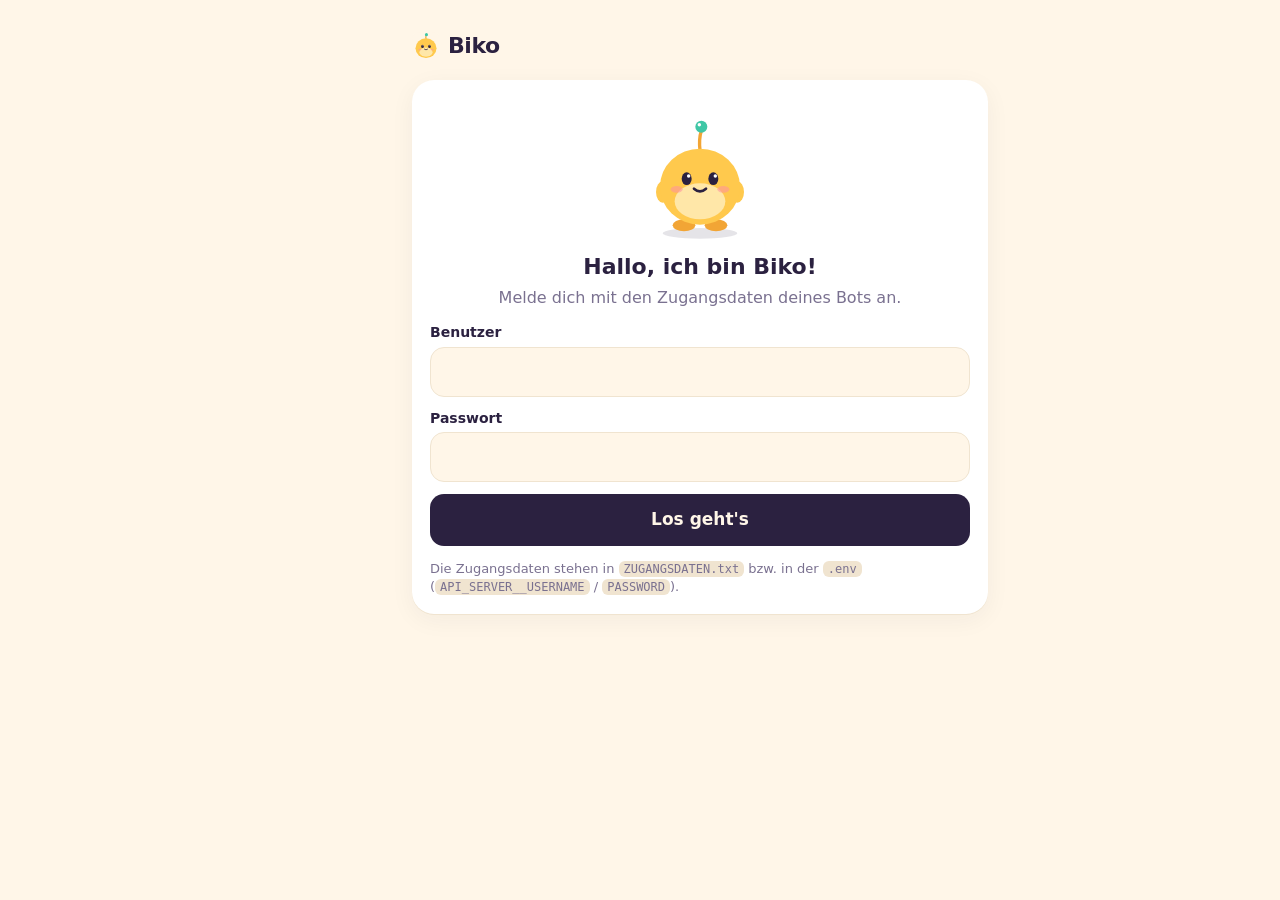
==== commit 5577a27b: "Mehrere Bots auf einem Server: BIKO_NAME, eigene Ports, eigenes Maskottchen - install.sh: BIKO_NAME=" ====
--- a/ui/web/index.html
+++ b/ui/web/index.html
@@ -38,14 +38,14 @@
 
   <main class="app">
     <header class="top">
-      <div class="brand"><img src="icon.svg" alt="" width="28" height="28"> Biko</div>
+      <div class="brand"><img src="icon.svg" alt="" width="28" height="28"> <span data-name>Biko</span></div>
       <div class="chips" id="chips"></div>
     </header>
 
     <!-- Login -->
     <section class="panel login" id="login" hidden>
       <div class="hero hero-login"><div class="biko-wrap" id="biko-login"></div></div>
-      <h1>Hallo, ich bin Biko!</h1>
+      <h1>Hallo, ich bin <span data-name>Biko</span>!</h1>
       <p class="muted">Melde dich mit den Zugangsdaten deines Bots an.</p>
       <form id="login-form" autocomplete="on">
         <label>Benutzer
@@ -145,7 +145,7 @@
           <div id="set-form" hidden>
             <div class="set-block">
               <div class="set-label">Strategie</div>
-              <div class="set-hint">Nach welcher Regel Biko kauft und verkauft. Stop-Loss und Schutzregeln sind bei allen gleich.</div>
+              <div class="set-hint">Nach welcher Regel <span data-name>Biko</span> kauft und verkauft. Stop-Loss und Schutzregeln sind bei allen gleich.</div>
               <div class="scards" id="set-strategy" role="radiogroup" aria-label="Strategie"></div>
             </div>
             <div class="set-block">
@@ -189,6 +189,7 @@
       <button type="button" class="btn-main" id="confirm-ok" data-answer="yes">OK</button>
     </div>
   </dialog>
+  <script src="instanz.js"></script>
   <script src="biko.js"></script>
   <script src="app.js"></script>
 </body>
